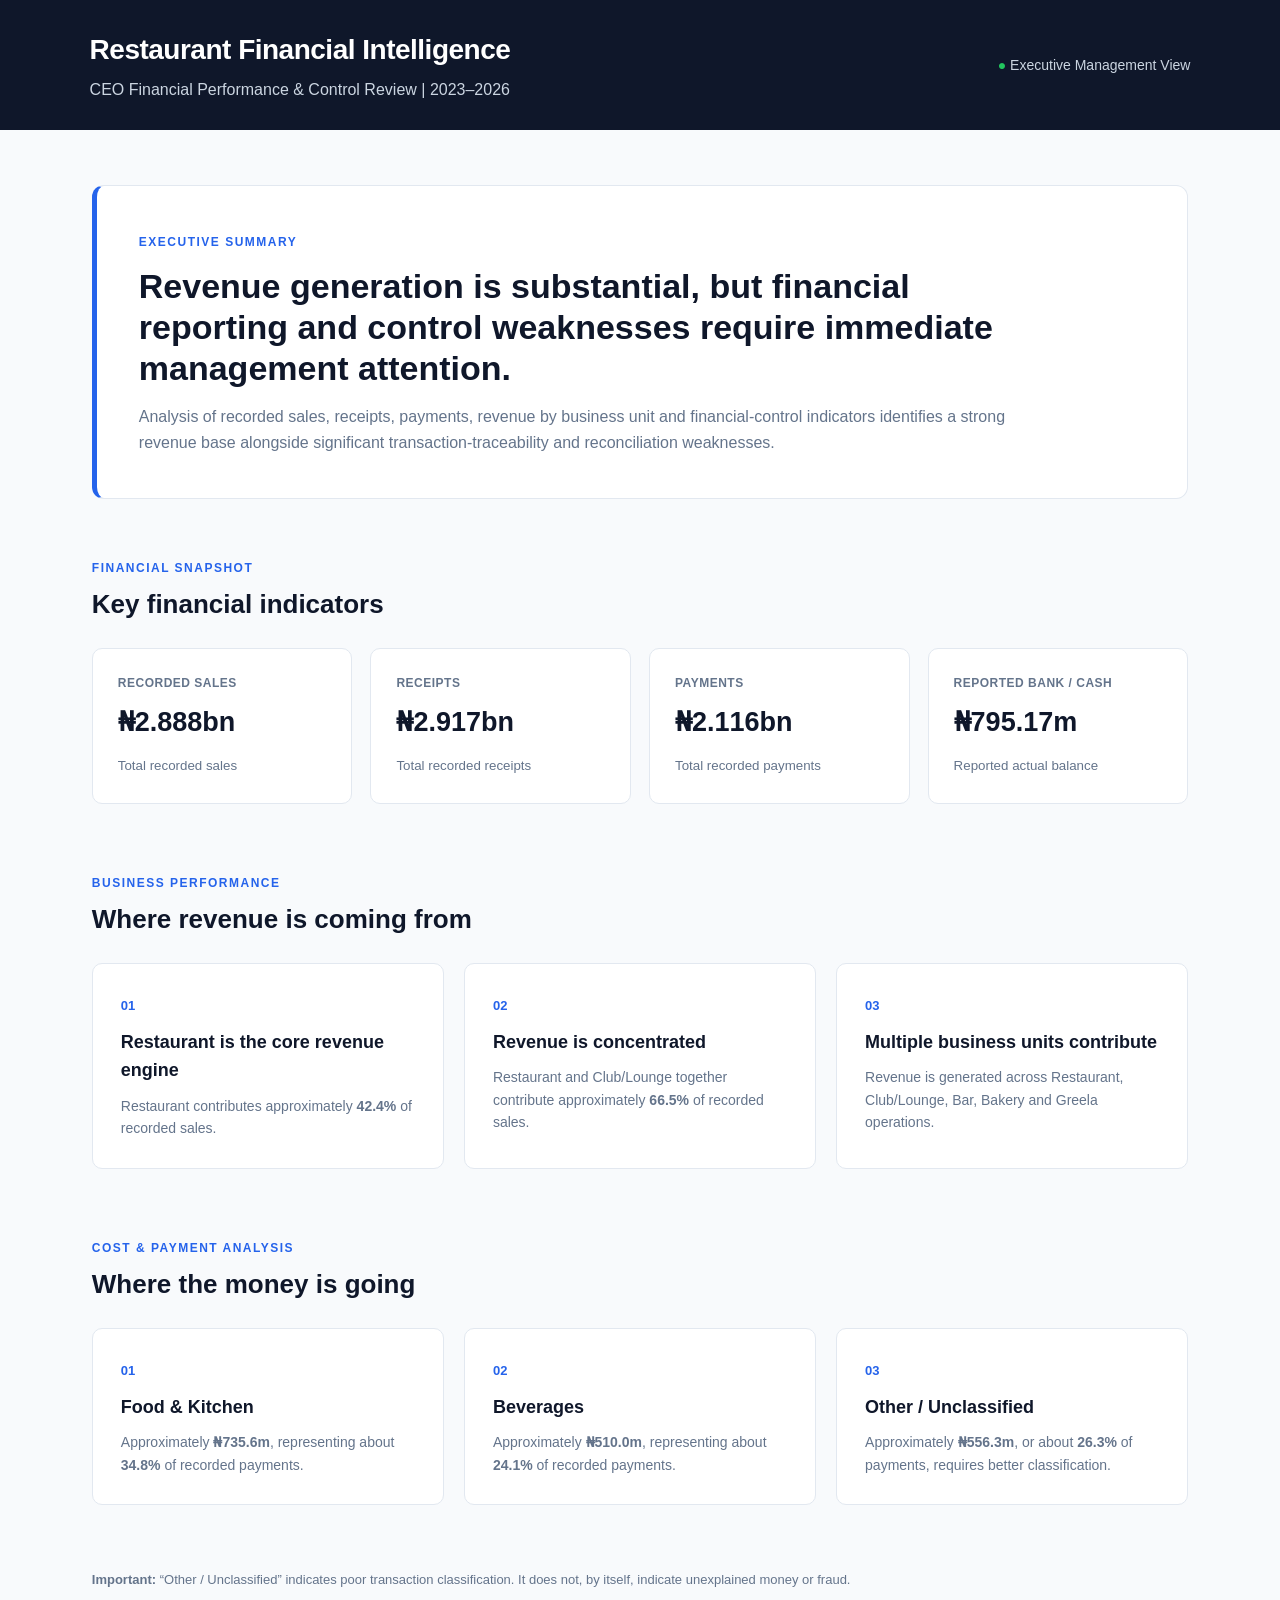
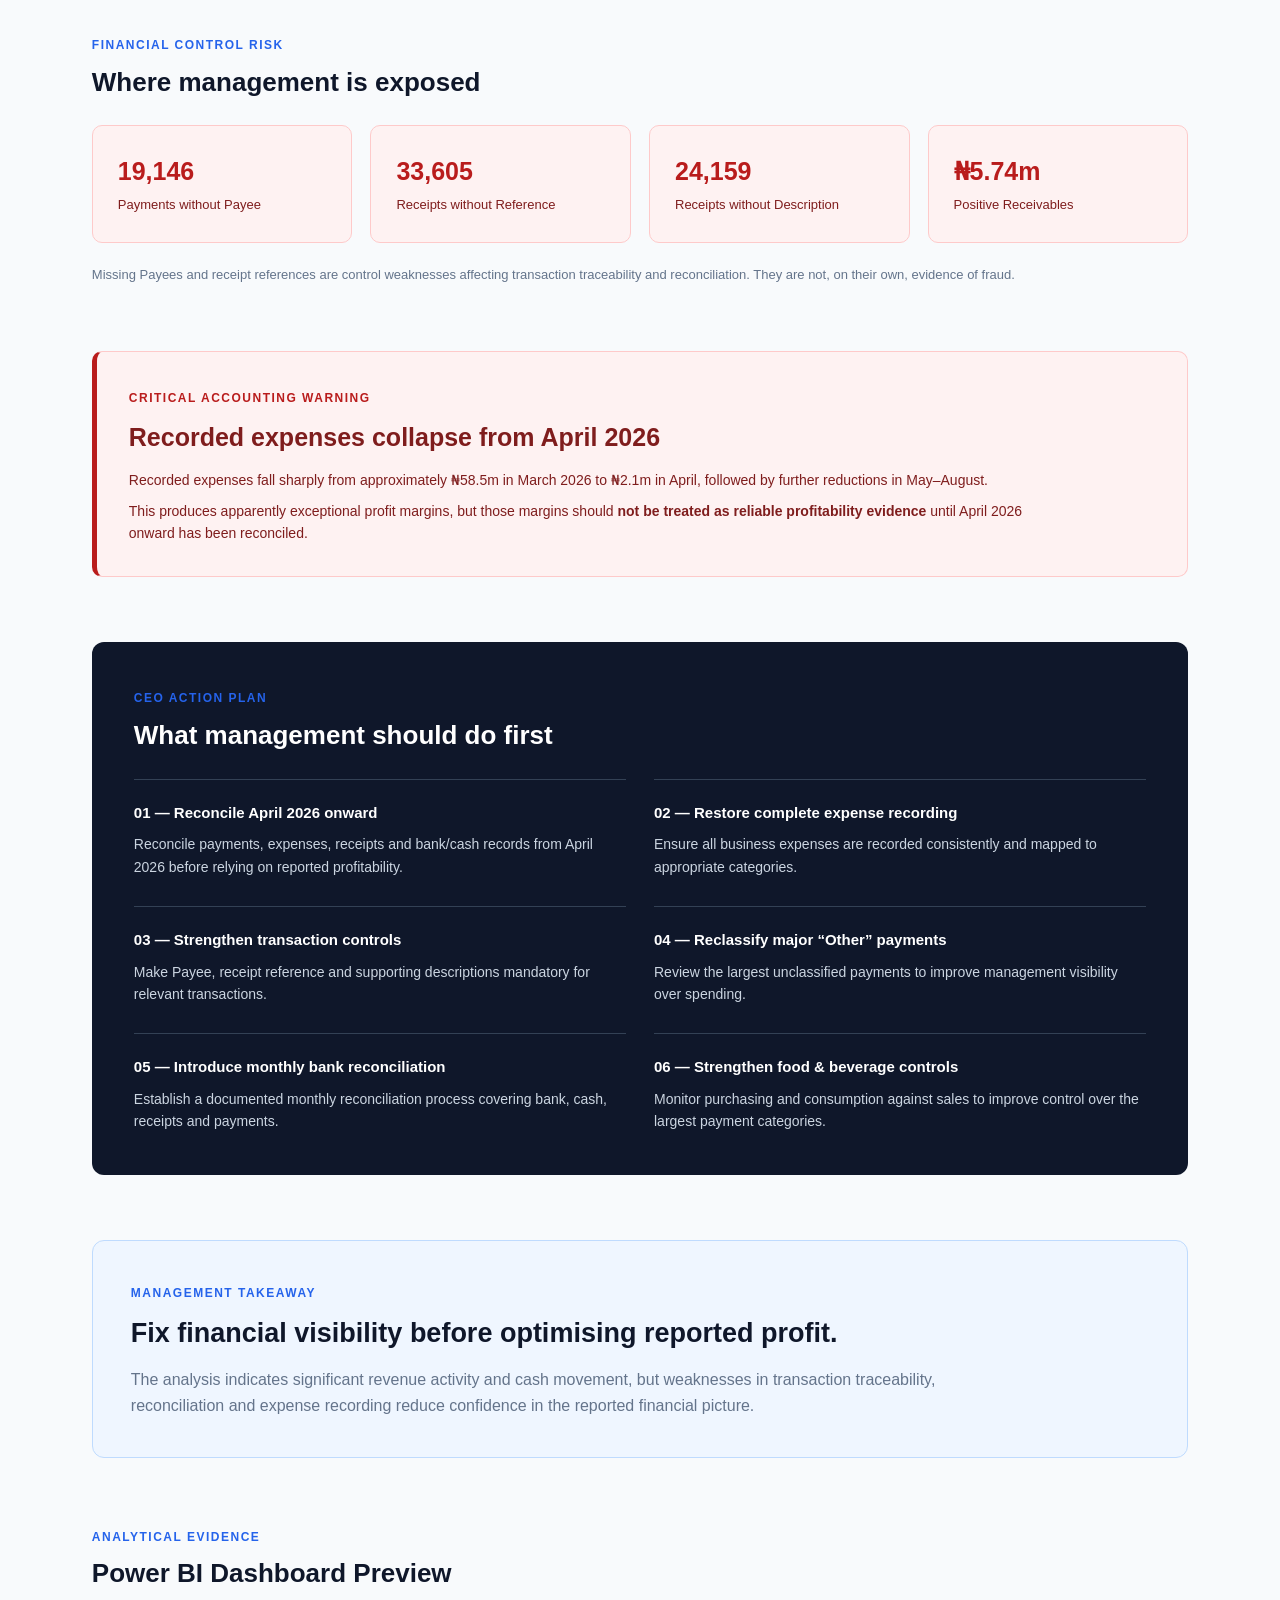
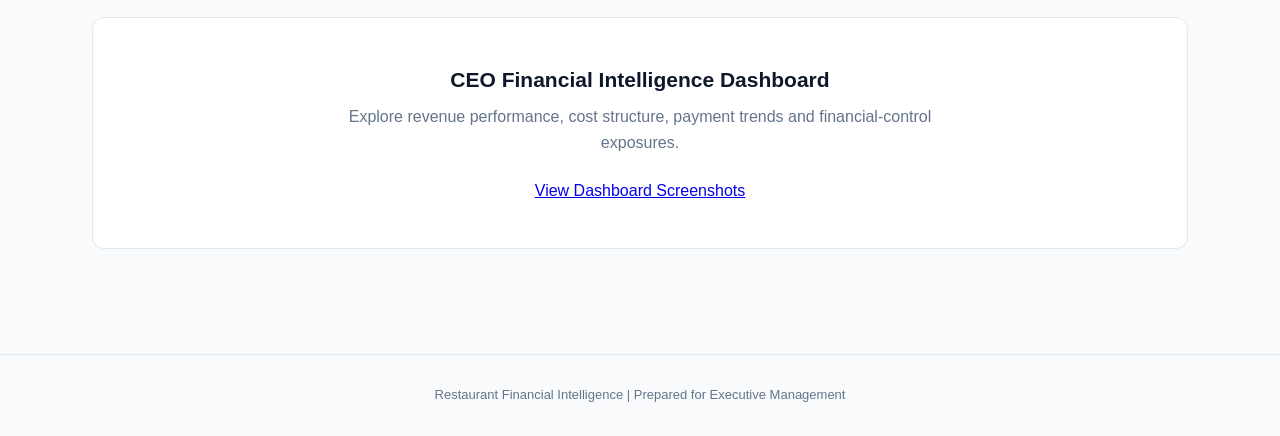
==== website/index.html @ 1d2dae94 "Initial restaurant financial intelligence project" ====
<!DOCTYPE html>
<html lang="en">
<head>
    <meta charset="UTF-8">
    <meta name="viewport" content="width=device-width, initial-scale=1.0">

    <title>Restaurant Financial Intelligence | CEO Review</title>

    <link rel="stylesheet" href="style.css">
</head>

<body>

<header class="topbar">
    <div>
        <h1>Restaurant Financial Intelligence</h1>
        <p>CEO Financial Performance & Control Review | 2023–2026</p>
    </div>

    <div class="status">
        <span>●</span> Executive Management View
    </div>
</header>


<main>

    <!-- EXECUTIVE SUMMARY -->

    <section class="hero">

        <span class="eyebrow">EXECUTIVE SUMMARY</span>

        <h2>
            Revenue generation is substantial, but financial reporting
            and control weaknesses require immediate management attention.
        </h2>

        <p>
            Analysis of recorded sales, receipts, payments, revenue by business
            unit and financial-control indicators identifies a strong revenue
            base alongside significant transaction-traceability and
            reconciliation weaknesses.
        </p>

    </section>


    <!-- KEY FINANCIAL KPIs -->

    <section>

        <div class="section-heading">
            <span class="eyebrow">FINANCIAL SNAPSHOT</span>
            <h2>Key financial indicators</h2>
        </div>

        <div class="kpi-grid">

            <div class="kpi-card">
                <span>RECORDED SALES</span>
                <strong>₦2.888bn</strong>
                <small>Total recorded sales</small>
            </div>

            <div class="kpi-card">
                <span>RECEIPTS</span>
                <strong>₦2.917bn</strong>
                <small>Total recorded receipts</small>
            </div>

            <div class="kpi-card">
                <span>PAYMENTS</span>
                <strong>₦2.116bn</strong>
                <small>Total recorded payments</small>
            </div>

            <div class="kpi-card">
                <span>REPORTED BANK / CASH</span>
                <strong>₦795.17m</strong>
                <small>Reported actual balance</small>
            </div>

        </div>

    </section>


    <!-- BUSINESS PERFORMANCE -->

    <section>

        <div class="section-heading">
            <span class="eyebrow">BUSINESS PERFORMANCE</span>
            <h2>Where revenue is coming from</h2>
        </div>

        <div class="findings-grid">

            <article>
                <span class="number">01</span>

                <h3>Restaurant is the core revenue engine</h3>

                <p>
                    Restaurant contributes approximately
                    <strong>42.4%</strong> of recorded sales.
                </p>
            </article>


            <article>
                <span class="number">02</span>

                <h3>Revenue is concentrated</h3>

                <p>
                    Restaurant and Club/Lounge together contribute
                    approximately <strong>66.5%</strong> of recorded sales.
                </p>
            </article>


            <article>
                <span class="number">03</span>

                <h3>Multiple business units contribute</h3>

                <p>
                    Revenue is generated across Restaurant, Club/Lounge,
                    Bar, Bakery and Greela operations.
                </p>
            </article>

        </div>

    </section>


    <!-- COST & PAYMENT INSIGHTS -->

    <section>

        <div class="section-heading">
            <span class="eyebrow">COST & PAYMENT ANALYSIS</span>
            <h2>Where the money is going</h2>
        </div>

        <div class="findings-grid">

            <article>
                <span class="number">01</span>

                <h3>Food & Kitchen</h3>

                <p>
                    Approximately <strong>₦735.6m</strong>,
                    representing about <strong>34.8%</strong>
                    of recorded payments.
                </p>
            </article>


            <article>
                <span class="number">02</span>

                <h3>Beverages</h3>

                <p>
                    Approximately <strong>₦510.0m</strong>,
                    representing about <strong>24.1%</strong>
                    of recorded payments.
                </p>
            </article>


            <article>
                <span class="number">03</span>

                <h3>Other / Unclassified</h3>

                <p>
                    Approximately <strong>₦556.3m</strong>,
                    or about <strong>26.3%</strong> of payments,
                    requires better classification.
                </p>
            </article>

        </div>

        <p class="note">
            <strong>Important:</strong>
            “Other / Unclassified” indicates poor transaction classification.
            It does not, by itself, indicate unexplained money or fraud.
        </p>

    </section>


    <!-- FINANCIAL CONTROL RISK -->

    <section class="risk-section">

        <div class="section-heading">
            <span class="eyebrow">FINANCIAL CONTROL RISK</span>
            <h2>Where management is exposed</h2>
        </div>

        <div class="risk-grid">

            <div class="risk-card">
                <strong>19,146</strong>
                <span>Payments without Payee</span>
            </div>

            <div class="risk-card">
                <strong>33,605</strong>
                <span>Receipts without Reference</span>
            </div>

            <div class="risk-card">
                <strong>24,159</strong>
                <span>Receipts without Description</span>
            </div>

            <div class="risk-card">
                <strong>₦5.74m</strong>
                <span>Positive Receivables</span>
            </div>

        </div>

        <p class="note">
            Missing Payees and receipt references are control weaknesses
            affecting transaction traceability and reconciliation.
            They are not, on their own, evidence of fraud.
        </p>

    </section>


    <!-- ACCOUNTING WARNING -->

    <section class="warning">

        <span class="eyebrow">CRITICAL ACCOUNTING WARNING</span>

        <h2>Recorded expenses collapse from April 2026</h2>

        <p>
            Recorded expenses fall sharply from approximately ₦58.5m in
            March 2026 to ₦2.1m in April, followed by further reductions
            in May–August.
        </p>

        <p>
            This produces apparently exceptional profit margins, but those
            margins should <strong>not be treated as reliable profitability
            evidence</strong> until April 2026 onward has been reconciled.
        </p>

    </section>


    <!-- CEO RECOMMENDATIONS -->

    <section class="recommendations">

        <div class="section-heading">

            <span class="eyebrow">CEO ACTION PLAN</span>

            <h2>What management should do first</h2>

        </div>


        <div class="recommendation-list">

            <div>

                <strong>
                    01 — Reconcile April 2026 onward
                </strong>

                <p>
                    Reconcile payments, expenses, receipts and bank/cash
                    records from April 2026 before relying on reported
                    profitability.
                </p>

            </div>


            <div>

                <strong>
                    02 — Restore complete expense recording
                </strong>

                <p>
                    Ensure all business expenses are recorded consistently
                    and mapped to appropriate categories.
                </p>

            </div>


            <div>

                <strong>
                    03 — Strengthen transaction controls
                </strong>

                <p>
                    Make Payee, receipt reference and supporting descriptions
                    mandatory for relevant transactions.
                </p>

            </div>


            <div>

                <strong>
                    04 — Reclassify major “Other” payments
                </strong>

                <p>
                    Review the largest unclassified payments to improve
                    management visibility over spending.
                </p>

            </div>


            <div>

                <strong>
                    05 — Introduce monthly bank reconciliation
                </strong>

                <p>
                    Establish a documented monthly reconciliation process
                    covering bank, cash, receipts and payments.
                </p>

            </div>


            <div>

                <strong>
                    06 — Strengthen food & beverage controls
                </strong>

                <p>
                    Monitor purchasing and consumption against sales to
                    improve control over the largest payment categories.
                </p>

            </div>

        </div>

    </section>


    <!-- MANAGEMENT TAKEAWAY -->

    <section class="takeaway">

        <span class="eyebrow">MANAGEMENT TAKEAWAY</span>

        <h2>
            Fix financial visibility before optimising reported profit.
        </h2>

        <p>
            The analysis indicates significant revenue activity and cash
            movement, but weaknesses in transaction traceability,
            reconciliation and expense recording reduce confidence in the
            reported financial picture.
        </p>

    </section>


    <!-- POWER BI -->

    <section class="dashboard-section">

        <div class="section-heading">

            <span class="eyebrow">ANALYTICAL EVIDENCE</span>

            <h2>Power BI Dashboard Preview</h2>

        </div>

        <div class="dashboard-placeholder">

            <h3>CEO Financial Intelligence Dashboard</h3>

            <p>
                Explore revenue performance, cost structure, payment trends
                and financial-control exposures.
            </p>

            <a href="dashboard.html" class="btn">View Dashboard Screenshots</a>

        </div>

    </section>

</main>


<footer>

    <p>
        Restaurant Financial Intelligence |
        Prepared for Executive Management
    </p>

</footer>


<script src="script.js"></script>

</body>
</html>
---- website/style.css ----
* {
    margin: 0;
    padding: 0;
    box-sizing: border-box;
}

:root {
    --navy: #0f172a;
    --blue: #2563eb;
    --blue-light: #eff6ff;
    --red: #b91c1c;
    --red-light: #fef2f2;
    --text: #1e293b;
    --muted: #64748b;
    --border: #e2e8f0;
    --white: #ffffff;
    --background: #f8fafc;
}

body {
    font-family: "Segoe UI", Arial, sans-serif;
    background: var(--background);
    color: var(--text);
    line-height: 1.6;
}

/* HEADER */

.topbar {
    background: var(--navy);
    color: white;
    padding: 28px 7%;
    display: flex;
    justify-content: space-between;
    align-items: center;
}

.topbar h1 {
    font-size: 28px;
    font-weight: 650;
    letter-spacing: -0.5px;
}

.topbar p {
    color: #cbd5e1;
    margin-top: 4px;
}

.status {
    color: #cbd5e1;
    font-size: 14px;
}

.status span {
    color: #22c55e;
}

/* MAIN */

main {
    max-width: 1250px;
    margin: auto;
    padding: 55px 6%;
}

/* HERO */

.hero {
    background: white;
    border: 1px solid var(--border);
    border-left: 5px solid var(--blue);
    border-radius: 12px;
    padding: 42px;
    margin-bottom: 55px;
}

.eyebrow {
    color: var(--blue);
    font-size: 12px;
    font-weight: 700;
    letter-spacing: 1.5px;
}

.hero h2 {
    max-width: 900px;
    font-size: 34px;
    line-height: 1.2;
    margin: 12px 0 16px;
    color: var(--navy);
}

.hero p {
    max-width: 900px;
    color: var(--muted);
    font-size: 16px;
}

/* SECTION HEADINGS */

.section-heading {
    margin-bottom: 22px;
}

.section-heading h2 {
    color: var(--navy);
    font-size: 26px;
    margin-top: 5px;
}

/* KPI */

.kpi-grid {
    display: grid;
    grid-template-columns: repeat(4, 1fr);
    gap: 18px;
    margin-bottom: 65px;
}

.kpi-card {
    background: white;
    border: 1px solid var(--border);
    border-radius: 10px;
    padding: 25px;
}

.kpi-card span {
    display: block;
    color: var(--muted);
    font-size: 12px;
    font-weight: 700;
    letter-spacing: .5px;
}

.kpi-card strong {
    display: block;
    color: var(--navy);
    font-size: 27px;
    margin: 8px 0;
}

.kpi-card small {
    color: var(--muted);
}

/* FINDINGS */

.findings-grid {
    display: grid;
    grid-template-columns: repeat(3, 1fr);
    gap: 20px;
    margin-bottom: 65px;
}

.findings-grid article {
    background: white;
    border: 1px solid var(--border);
    border-radius: 10px;
    padding: 28px;
}

.number {
    color: var(--blue);
    font-size: 13px;
    font-weight: 700;
}

.findings-grid h3 {
    color: var(--navy);
    font-size: 18px;
    margin: 10px 0;
}

.findings-grid p {
    color: var(--muted);
    font-size: 14px;
}

.note {
    color: var(--muted);
    font-size: 13px;
    margin-top: 22px;
    margin-bottom: 40px;
}

/* RISK */

.risk-section {
    margin-bottom: 65px;
}

.risk-grid {
    display: grid;
    grid-template-columns: repeat(4, 1fr);
    gap: 18px;
}

.risk-card {
    background: var(--red-light);
    border: 1px solid #fecaca;
    border-radius: 10px;
    padding: 25px;
}

.risk-card strong {
    display: block;
    color: var(--red);
    font-size: 25px;
}

.risk-card span {
    color: #7f1d1d;
    font-size: 13px;
}

/* WARNING */

.warning {
    background: var(--red-light);
    border: 1px solid #fecaca;
    border-left: 5px solid var(--red);
    border-radius: 10px;
    padding: 32px;
    margin-bottom: 65px;
}

.warning .eyebrow {
    color: var(--red);
}

.warning h2 {
    color: #7f1d1d;
    font-size: 25px;
    margin: 8px 0 12px;
}

.warning p {
    color: #7f1d1d;
    font-size: 14px;
    max-width: 900px;
    margin-top: 8px;
}

/* RECOMMENDATIONS */

.recommendations {
    background: var(--navy);
    color: white;
    padding: 42px;
    border-radius: 12px;
    margin-bottom: 65px;
}

.recommendations .section-heading h2 {
    color: white;
}

.recommendation-list {
    display: grid;
    grid-template-columns: repeat(2, 1fr);
    gap: 28px;
}

.recommendation-list div {
    border-top: 1px solid #334155;
    padding-top: 20px;
}

.recommendation-list strong {
    font-size: 15px;
}

.recommendation-list p {
    color: #cbd5e1;
    font-size: 14px;
    margin-top: 8px;
}

/* TAKEAWAY */

.takeaway {
    background: var(--blue-light);
    border: 1px solid #bfdbfe;
    border-radius: 12px;
    padding: 38px;
    margin-bottom: 65px;
}

.takeaway h2 {
    color: var(--navy);
    font-size: 27px;
    margin: 8px 0 12px;
}

.takeaway p {
    color: var(--muted);
    max-width: 900px;
}

/* DASHBOARD */

.dashboard-section {
    margin-bottom: 50px;
}

.dashboard-placeholder {
    background: white;
    border: 1px solid var(--border);
    border-radius: 12px;
    padding: 45px;
    text-align: center;
}

.dashboard-placeholder h3 {
    color: var(--navy);
    font-size: 21px;
}

.dashboard-placeholder p {
    color: var(--muted);
    max-width: 650px;
    margin: 8px auto 22px;
}

button {
    background: var(--blue);
    color: white;
    border: none;
    padding: 12px 24px;
    border-radius: 7px;
    font-size: 14px;
    font-weight: 600;
    cursor: pointer;
}

button:hover {
    opacity: .9;
}

/* FOOTER */

footer {
    border-top: 1px solid var(--border);
    padding: 25px 7%;
    text-align: center;
    color: var(--muted);
    font-size: 13px;
}

/* MOBILE */

@media (max-width: 900px) {

    .kpi-grid,
    .risk-grid {
        grid-template-columns: repeat(2, 1fr);
    }

    .findings-grid,
    .recommendation-list {
        grid-template-columns: 1fr;
    }

    .topbar {
        flex-direction: column;
        align-items: flex-start;
        gap: 15px;
    }
}

@media (max-width: 600px) {

    main {
        padding: 30px 5%;
    }

    .kpi-grid,
    .risk-grid {
        grid-template-columns: 1fr;
    }

    .hero {
        padding: 28px;
    }

    .hero h2 {
        font-size: 27px;
    }

    .recommendations {
        padding: 28px;
    }
}

/* Dashboard Preview */

.back-link {
    color: white;
    text-decoration: none;
    font-weight: 600;
}

.dashboard-preview {
    max-width: 1200px;
    margin: 0 auto;
    padding: 60px 25px;
}

.preview-intro {
    text-align: center;
    margin-bottom: 50px;
}

.preview-intro span {
    font-size: 0.8rem;
    font-weight: 700;
    letter-spacing: 2px;
}

.preview-intro h2 {
    margin: 12px 0;
}

.dashboard-page {
    margin-bottom: 60px;
}

.dashboard-page h2 {
    margin-bottom: 8px;
}

.dashboard-page p {
    margin-bottom: 20px;
}

.dashboard-page img {
    width: 100%;
    height: auto;
    display: block;
    border-radius: 12px;
    box-shadow: 0 12px 35px rgba(0, 0, 0, 0.15);
}

footer {
    text-align: center;
    padding: 30px;
}
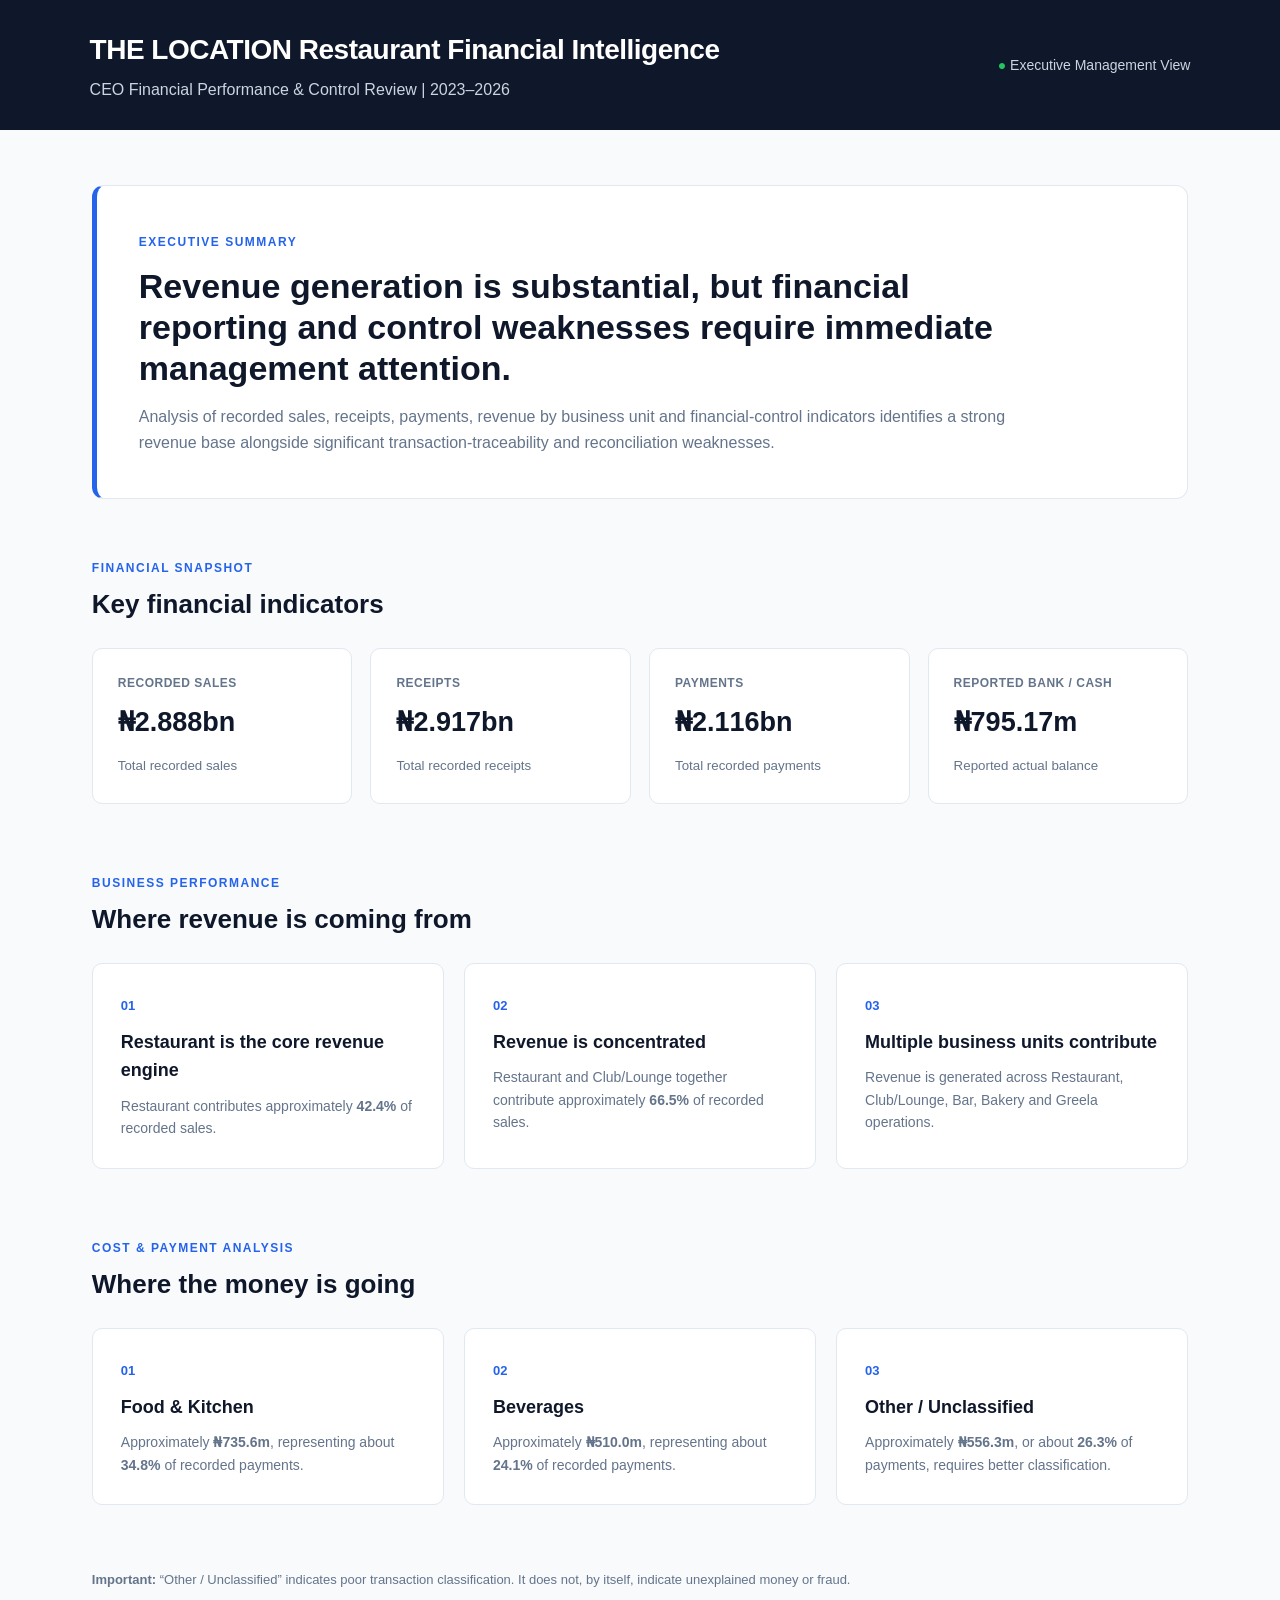
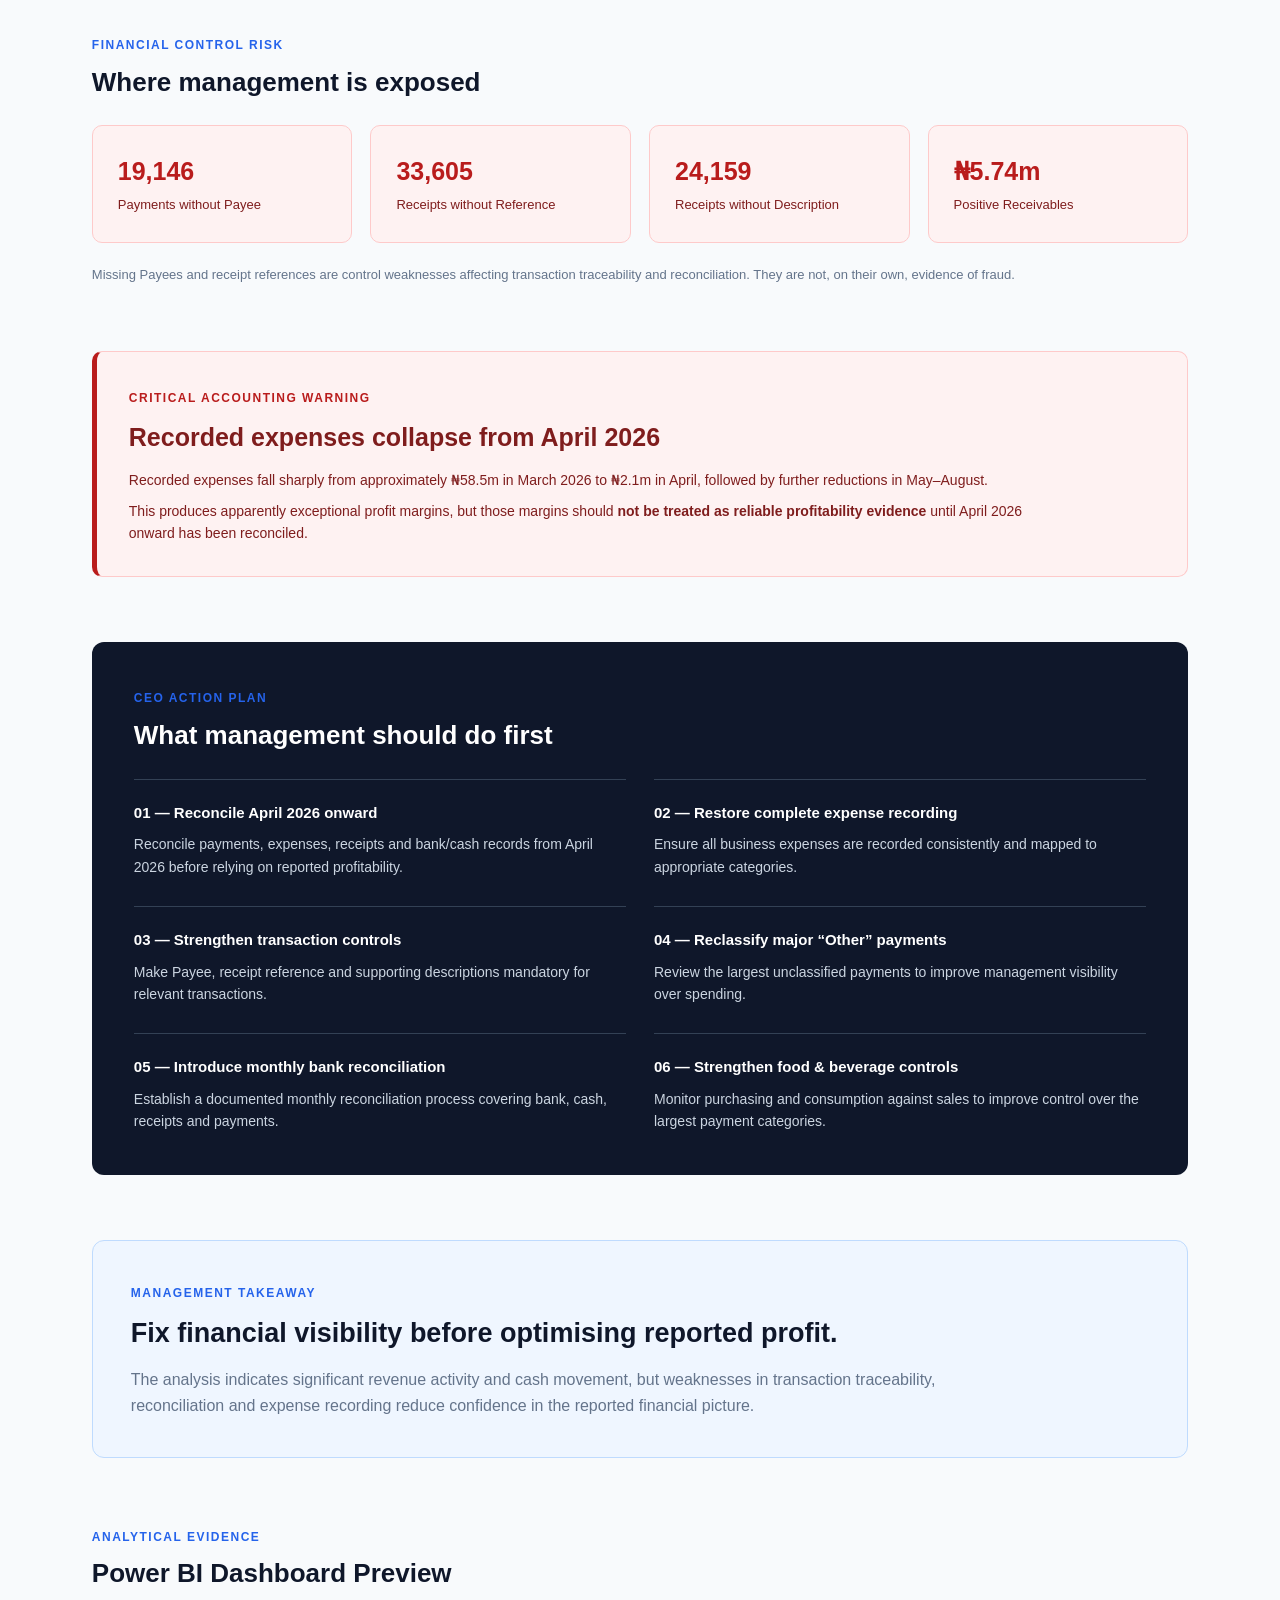
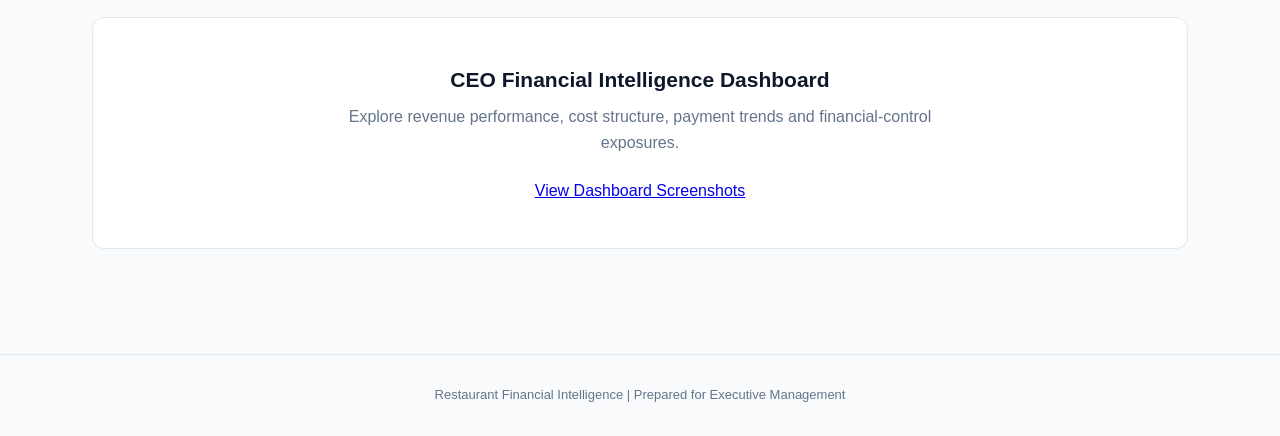
==== commit 2195e554: "Add restaurant name to website" ====
--- a/website/index.html
+++ b/website/index.html
@@ -4,7 +4,7 @@
     <meta charset="UTF-8">
     <meta name="viewport" content="width=device-width, initial-scale=1.0">
 
-    <title>Restaurant Financial Intelligence | CEO Review</title>
+    <title>THE LOCATION Restaurant • Bar • Club & Lounge | CEO Review</title>
 
     <link rel="stylesheet" href="style.css">
 </head>
@@ -13,7 +13,7 @@
 
 <header class="topbar">
     <div>
-        <h1>Restaurant Financial Intelligence</h1>
+        <h1>THE LOCATION Restaurant Financial Intelligence</h1>
         <p>CEO Financial Performance & Control Review | 2023–2026</p>
     </div>
 
